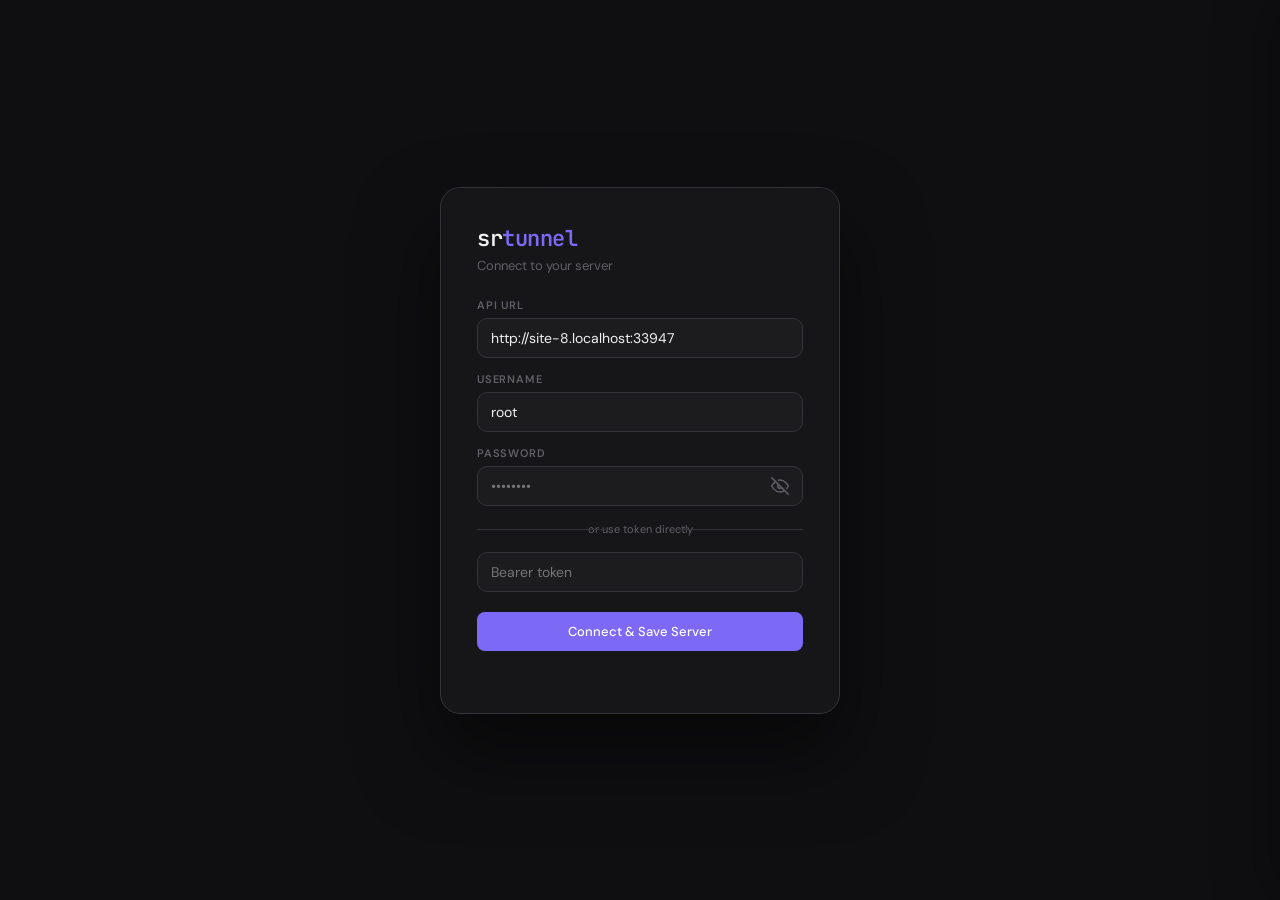
==== static/dashboard/index.html @ 4d33ab7e "refactor: drop in-process service supervisor, add one-shot spawn command The srapi watcher thread (k" ====
<!DOCTYPE html>
<html lang="en">
<head>
<meta charset="UTF-8">
<meta name="viewport" content="width=device-width, initial-scale=1.0">
<link rel="icon" type="image/svg+xml" href="favicon.svg">
<title>srtunnel dashboard</title>
<link rel="stylesheet" href="css/style.css">
</head>
<body>

<!-- ── LOGIN ─────────────────────────────────────────────────────────────── -->
<div id="loginPage" class="login-wrap">
  <div class="login-box">
    <div class="login-logo">sr<span>tunnel</span></div>
    <div class="login-sub">Connect to your server</div>

    <input id="serverName" type="hidden">
    <div class="field"><label>API URL</label>
      <input id="apiUrl" placeholder="https://example.tld" onkeypress="if(event.key==='Enter')doLogin()">
    </div>
    <div class="field"><label>Username</label>
      <input id="loginUser" value="root" onkeypress="if(event.key==='Enter')doLogin()">
    </div>
    <div class="field"><label>Password</label>
      <div class="password-wrap">
        <input id="loginPass" type="password" placeholder="••••••••" onkeypress="if(event.key==='Enter')doLogin()">
        <button type="button" class="pass-toggle" onclick="togglePassVisibility()" title="Show/Hide password">
          <svg id="passEyeOff" width="18" height="18" viewBox="0 0 24 24" fill="none" stroke="currentColor" stroke-width="2" stroke-linecap="round" stroke-linejoin="round"><path d="M17.94 17.94A10.07 10.07 0 0 1 12 20c-7 0-11-8-11-8a18.45 18.45 0 0 1 5.06-5.94M9.9 4.24A9.12 9.12 0 0 1 12 4c7 0 11 8 11 8a18.5 18.5 0 0 1-2.16 3.19m-6.72-1.07a3 3 0 1 1-4.24-4.24"/><line x1="1" y1="1" x2="23" y2="23"/></svg>
          <svg id="passEyeOn" width="18" height="18" viewBox="0 0 24 24" fill="none" stroke="currentColor" stroke-width="2" stroke-linecap="round" stroke-linejoin="round" style="display:none"><path d="M1 12s4-8 11-8 11 8 11 8-4 8-11 8-11-8-11-8z"/><circle cx="12" cy="12" r="3"/></svg>
        </button>
      </div>
    </div>
    <div class="divider">or use token directly</div>
    <div class="field">
      <input id="loginToken" placeholder="Bearer token" onkeypress="if(event.key==='Enter')doLogin()">
    </div>
    <button class="btn" style="width:100%;margin-top:6px;padding:11px" onclick="doLogin()">Connect &amp; Save Server</button>
    <div id="loginErr"></div>
  </div>
</div>

<!-- ── APP ───────────────────────────────────────────────────────────────── -->
<div id="app" class="app">

  <!-- Server Hub -->
  <div class="hub" id="serverHub">
    <div class="hub-servers" id="hubServers"></div>
    <div class="hub-right">
      <button class="hub-add" onclick="openModal('addServerModal')" title="Add server">＋</button>
      <button class="hub-logout" onclick="logout()" title="Logout">↩</button>
    </div>
  </div>

  <!-- Topbar -->
  <div class="topbar">
    <div class="nav">
      <button class="active" onclick="showPage('dashboard',this)">Dashboard</button>
      <button onclick="showPage('users',this)">Users</button>
      <button onclick="showPage('xray',this)">Xray</button>
      <button onclick="showPage('services',this)">Services</button>
      <button onclick="showPage('terminal',this)">Terminal</button>
      <button onclick="showPage('dns',this)">DNS</button>
      <button onclick="showPage('backup',this)">Backup</button>
      <button onclick="showPage('scope',this)">Scope</button>
      <button onclick="showPage('servers',this)">Servers &amp; Tokens</button>
      <button onclick="showPage('files',this)">Files</button>
    </div>
    <div class="top-right">
      <button class="btn-sm" id="tokenCopyBtn" onclick="copySessionToken()" title="Copy your session token">copy token</button>
      <span id="topUser"></span>
    </div>
  </div>

  <!-- Content -->
  <div class="content">

    <!-- DASHBOARD -->
    <div id="page-dashboard" class="page active">
      <div class="section-header">
        <h3>System Overview</h3>
        <span id="dash-spin" class="dash-spin-icon" onclick="manualRefresh()" title="Click to refresh now"><span class="spin-char">↻</span> <span id="dash-stamp" class="dash-stamp"></span>
          <select id="dash-interval" class="dash-interval" onclick="event.stopPropagation()" onchange="setDashInterval(this.value)">
          <option value="0">off</option>
          <option value="5000">5s</option>
          <option value="30000">30s</option>
          <option value="60000">1m</option>
          <option value="300000">5m</option>
          <option value="600000">10m</option>
          <option value="1200000">20m</option>
        </select></span>
      </div>
      <div class="metric-grid" id="metrics">
        <div class="metric"><div class="metric-label">Loading…</div></div>
      </div>
      <div class="card">
        <h4>Bandwidth</h4>
        <div style="display:flex;gap:40px">
          <div>
            <div class="metric-label">Download</div>
            <div id="bwDown" class="metric-value" style="font-size:18px;margin-top:6px">—</div>
          </div>
          <div>
            <div class="metric-label">Upload</div>
            <div id="bwUp" class="metric-value" style="font-size:18px;margin-top:6px">—</div>
          </div>
        </div>
      </div>

      <div class="card">
        <div class="speedtest-wrap">
          <div id="st-status" class="speedtest-status">Ready to test</div>
          <div class="speedtest-bar"><div id="st-fill" class="speedtest-fill"></div></div>
          <div id="st-pct" style="font-family:var(--font-mono);font-size:28px;font-weight:600;color:var(--accent);margin:10px 0">—</div>
          <button id="st-btn" class="btn" style="padding:10px 30px" onclick="runSpeedtest()">▶ Start Test</button>
          <div id="st-results" class="speed-results" style="display:none"></div>
        </div>
      </div>
    </div>

    <!-- USERS -->
    <div id="page-users" class="page">
      <div class="section-header">
        <h3>User Management</h3>
        <div class="hdr-actions">
          <button class="btn-sm" onclick="doSync()">↺ Sync</button>
          <button class="btn" onclick="openModal('addUserModal')">+ Add User</button>
        </div>
      </div>
      <div class="table-wrap">
        <table>
          <thead><tr>
            <th>User</th><th>Password</th><th>Status</th>
            <th>Type</th><th>Expiry</th><th>Services</th><th>Conns</th><th>Down</th><th>Up</th><th>UUID</th><th>Actions</th>
          </tr></thead>
          <tbody id="usersBody"></tbody>
        </table>
      </div>
    </div>

    <!-- XRAY -->
    <div id="page-xray" class="page">
      <div class="section-header">
        <h3>Xray Management</h3>
        <div class="hdr-actions">
          <button class="btn-sm" onclick="loadXray()">↺ Refresh</button>
        </div>
      </div>
      <div id="xrayContent">
        <div class="card" style="text-align:center;padding:40px">
          <p style="color:var(--text3)">Xray not configured or no inbounds available</p>
        </div>
      </div>
    </div>

    <!-- SERVICES -->
    <div id="page-services" class="page">
      <div class="section-header">
        <div class="hdr-actions">
          <button id="spawn-all-btn" class="btn-green btn-sm" onclick="spawnServices()">▶ Spawn services</button>
          <button class="btn-sm" onclick="loadServices()">↺ Refresh</button>
        </div>
      </div>
      <div class="svc-toolbar">
        <div class="svc-mode-toggle" id="svcModeToggle">
          <button class="svc-mode active" data-mode="tmux" onclick="switchSvcMode('tmux')">tmux</button>
          <button class="svc-mode" data-mode="systemd" onclick="switchSvcMode('systemd')">systemd</button>
        </div>
        <div class="svc-search-wrap">
          <input type="text" id="svcSearch" class="svc-search" placeholder="Filter services…" oninput="filterServices()">
          <button class="svc-search-x" onclick="document.getElementById('svcSearch').value='';filterServices()">×</button>
        </div>
      </div>
      <div id="servicesList"></div>
    </div>

    <!-- TERMINAL -->
    <div id="page-terminal" class="page">
      <div class="section-header">
        <h3>Terminal</h3>
        <div class="hdr-actions" style="display:flex;gap:8px;align-items:center;">
          <select id="terminal-session-select" onchange="switchTerminalSession(this.value)" style="padding:6px 10px;font-size:12px;background:var(--bg3);color:var(--text1);border:1px solid var(--border2);border-radius:8px;max-width:180px;">
            <option value="dashboard">dashboard</option>
          </select>
          <button class="btn-sm" onclick="promptNewTerminalSession()">+ New Session</button>
          <button class="btn-sm" onclick="refreshTerminalSessions()" title="Refresh sessions">↻</button>
          <button class="btn-danger" onclick="detachTerminalSession()">Detach</button>
        </div>
      </div>
      <div id="terminal-body" style="height:calc(100vh - 240px);border-radius:12px;overflow:hidden;background:#000"></div>
    </div>

    <!-- DNS -->
    <div id="page-dns" class="page">
      <div class="section-header">
        <h3>DNS Records</h3>
        <div class="hdr-actions">
          <button class="btn" onclick="openModal('dnsModal')">+ New Record</button>
        </div>
      </div>
      <div class="table-wrap">
        <table>
          <thead><tr><th>Name</th><th>Type</th><th>Value</th><th>Proxy</th><th>Action</th></tr></thead>
          <tbody id="dnsBody"></tbody>
        </table>
      </div>
    </div>

    <!-- BACKUP -->
    <div id="page-backup" class="page">
      <div class="section-header"><h3>Database Tools</h3></div>
      <div class="card">
        <div class="db-tools-grid">
          <div class="db-tool-section">
            <h4>Export</h4>
            <p style="font-size:13px;color:var(--text2);margin-bottom:14px">Download the current users database.</p>
            <button class="btn-sm" onclick="downloadBackup()">⬇ Download users.db</button>
          </div>
          <div class="db-tool-divider"></div>
          <div class="db-tool-section">
            <h4>Replace</h4>
            <p style="font-size:13px;color:var(--text2);margin-bottom:14px">Upload a <code>.db</code> file and <strong>overwrite</strong> the current database entirely.</p>
            <input type="file" id="dbFileRestore" accept=".db" style="margin-bottom:12px;display:block">
            <button class="btn-danger" onclick="handleDb('restore')">⚠ Replace Database</button>
          </div>
          <div class="db-tool-divider"></div>
          <div class="db-tool-section">
            <h4>Merge</h4>
            <p style="font-size:13px;color:var(--text2);margin-bottom:14px">Import users from another <code>.db</code> file without removing existing ones.</p>
            <input type="file" id="dbFileMerge" accept=".db" style="margin-bottom:12px;display:block">
            <button class="btn-sm" onclick="handleDb('merge')">⊕ Merge Users</button>
          </div>
        </div>
      </div>
    </div>

    <!-- SCOPE -->
    <div id="page-scope" class="page">
      <div class="section-header">
        <h3>Access Scope</h3>
        <button class="btn" onclick="saveScope()">Save</button>
      </div>
      <div class="scope-grid">
        <div class="card">
          <h4>Limits</h4>
          <div class="form-row"><label>Max Users</label>
            <input id="sc_max_users" type="number" placeholder="Unlimited">
          </div>
          <div class="form-row"><label>Default Expiry (days)</label>
            <input id="sc_default_expiry" type="number" placeholder="None">
          </div>
          <div class="form-row"><label>Max Expiry (days)</label>
            <input id="sc_max_expiry" type="number" placeholder="None">
          </div>
          <div class="form-row"><label>Max Connections per User</label>
            <input id="sc_max_connections" type="number" placeholder="Unlimited">
          </div>
        </div>
        <div class="card">
          <h4>Services</h4>
          <div class="toggle-row">
            <span style="font-size:13px">SSH / Dropbear</span>
            <label class="toggle"><input type="checkbox" id="svc_ssh" checked><span class="toggle-slider"></span></label>
          </div>
        </div>
      </div>
    </div>

    <!-- SERVERS & TOKENS -->
    <div id="page-servers" class="page">
      <div class="section-header">
        <h3>Servers &amp; Tokens</h3>
        <button class="btn" onclick="openModal('addServerModal')">＋ Add Server</button>
      </div>
      <div class="card home-server-card" id="homeServerCard"></div>
      <div id="serversList"></div>

      <div class="section-header" style="margin-top:28px">
        <h4 style="font-size:15px;font-weight:600;color:var(--text1)">API Tokens</h4>
      </div>
      <div id="tokensList"></div>
    </div>

    <!-- FILES -->
    <div id="page-files" class="page">
      <div class="section-header">
        <h3>File Manager</h3>
        <div class="hdr-actions">
          <button class="btn-sm" onclick="loadFiles()">↺ Refresh</button>
          <button class="btn-sm" onclick="openUploadModal()">⬆ Upload</button>
          <button class="btn-sm" onclick="openNewFileModal()">+ New File</button>
          <button class="btn-sm" onclick="openNewDirModal()">+ New Folder</button>
        </div>
      </div>
      <div class="card">
        <div class="form-row">
          <label>Current Path</label>
          <div style="display:flex;gap:8px">
            <input id="filesPath" value="/" placeholder="/" style="flex:1">
            <button class="btn" onclick="goToPath()">Go</button>
          </div>
        </div>
        <div style="margin-top:12px">
          <button class="btn-sm" onclick="goUpDir()">⬆ Up</button>
        </div>
      </div>
      <div id="filesContent"></div>
    </div>

  </div><!-- /content -->
</div><!-- /app -->

<!-- ── MODALS ─────────────────────────────────────────────────────────────── -->

<!-- Add User -->
<div id="addUserModal" class="modal">
  <div class="modal-box">
    <h4>Create New User</h4>
    <div class="form-row"><label>Username *</label><input id="nu_username" placeholder="alice"></div>
    <div class="form-row"><label>Password</label><input id="nu_password" placeholder="Leave blank to auto-generate"></div>
    <div class="form-row"><label>Expiry (days)</label><input id="nu_days" type="number" placeholder="Leave blank = never"></div>
    <div class="form-row"><label>Max Logins</label><input id="nu_maxlogins" type="number" placeholder="Leave blank = unlimited"></div>
    <div class="form-row">
      <label>Services</label>
      <div style="display:flex;flex-direction:column;gap:4px;margin-top:8px">
        <div class="toggle-row">
          <span>SSH / Dropbear</span>
          <label class="toggle"><input type="checkbox" id="nu_svc_ssh" checked><span class="toggle-slider"></span></label>
        </div>
        <div class="toggle-row">
          <span>ZiVPN</span>
          <label class="toggle"><input type="checkbox" id="nu_svc_zivpn" checked><span class="toggle-slider"></span></label>
        </div>
        <div class="toggle-row">
          <span>Xray</span>
          <label class="toggle"><input type="checkbox" id="nu_svc_xray" onchange="toggleXrayInbounds()"><span class="toggle-slider"></span></label>
        </div>
        <div id="xrayInboundsSelect" style="display:none;margin-top:8px;margin-left:24px">
          <div style="font-size:11px;color:var(--text3);margin-bottom:6px">Select inbound(s)</div>
          <div id="xrayInboundsList" style="display:flex;flex-direction:column;gap:4px"></div>
        </div>
      </div>
    </div>
    <div class="toggle-row">
      <span>Temporary User</span>
      <label class="toggle"><input type="checkbox" id="nu_temp"><span class="toggle-slider"></span></label>
    </div>
    <div class="modal-footer">
      <button class="btn-sm" onclick="closeModal('addUserModal')">Cancel</button>
      <button class="btn" onclick="doAddUser()">Create User</button>
    </div>
  </div>
</div>

<!-- Add Server -->
<div id="addServerModal" class="modal">
  <div class="modal-box">
    <h4>Add Server</h4>
    <div class="form-row"><label>Server Name</label><input id="as_name" placeholder="My VPS"></div>
    <div class="form-row"><label>API URL *</label><input id="as_url" placeholder="http://1.2.3.4:8000"></div>
    <div class="form-row"><label>Username</label><input id="as_user" placeholder="root"></div>
    <div class="form-row"><label>Password</label><input id="as_pass" type="password" placeholder="••••••••"></div>
    <div class="divider">or paste token directly</div>
    <div class="form-row"><label>Bearer Token</label><input id="as_token" placeholder="Leave blank to login with credentials"></div>
    <div id="asErr" style="color:var(--red);font-size:12px;min-height:16px;margin-top:4px"></div>
    <div class="modal-footer">
      <button class="btn-sm" onclick="closeModal('addServerModal')">Cancel</button>
      <button class="btn" onclick="doAddServer()">Save Server</button>
    </div>
  </div>
</div>

<!-- DNS New Record -->
<div id="dnsModal" class="modal">
  <div class="modal-box">
    <h4>New DNS Record</h4>
    <div class="form-row"><label>Type</label>
      <select id="dns_type">
        <option>A</option><option>AAAA</option><option>CNAME</option>
        <option>TXT</option><option>MX</option><option>NS</option>
      </select>
    </div>
    <div class="form-row"><label>Name (subdomain)</label><input id="dns_name" placeholder="sub"></div>
    <div class="form-row"><label>Value</label><input id="dns_value" placeholder="1.2.3.4"></div>
    <div class="form-check">
      <input type="checkbox" id="dns_proxied">
      <label for="dns_proxied">Proxy through Cloudflare CDN</label>
    </div>
    <div class="modal-footer">
      <button class="btn-sm" onclick="closeModal('dnsModal')">Cancel</button>
      <button class="btn" onclick="doCreateDns()">Create Record</button>
    </div>
  </div>
</div>

<!-- Change Password -->
<div id="pwdModal" class="modal">
  <div class="modal-box">
    <h4>Change Password: <span id="pwd_username_lbl" style="color:var(--accent)"></span></h4>
    <div class="form-row"><label>New Password</label>
      <input id="pwd_new" placeholder="Leave blank to generate random">
    </div>
    <div class="modal-footer">
      <button class="btn-sm" onclick="closeModal('pwdModal')">Cancel</button>
      <button class="btn" onclick="doChangePassword()">Set Password</button>
    </div>
  </div>
</div>

<!-- Expiry -->
<div id="expiryModal" class="modal">
  <div class="modal-box">
    <h4>Modify Expiry: <span id="exp_username_lbl" style="color:var(--accent)"></span></h4>
    <div class="form-row"><label>Days</label>
      <input id="exp_days" type="number" placeholder="e.g. 30">
    </div>
    <div class="form-check">
      <input type="checkbox" id="exp_extend">
      <label for="exp_extend">Extend (add days to current expiry)</label>
    </div>
    <div class="modal-footer">
      <button class="btn-sm" onclick="closeModal('expiryModal')">Cancel</button>
      <button class="btn-danger" onclick="doRemoveExpiry()">Never Expire</button>
      <button class="btn" onclick="doSetExpiry()">Apply</button>
    </div>
  </div>
</div>

<!-- Max Logins -->
<div id="maxlogModal" class="modal">
  <div class="modal-box">
    <h4>Max Logins: <span id="maxlog_username_lbl" style="color:var(--accent)"></span></h4>
    <div class="form-row"><label>Limit (0 = unlimited)</label>
      <input id="maxlog_val" type="number" placeholder="0">
    </div>
    <div class="modal-footer">
      <button class="btn-sm" onclick="closeModal('maxlogModal')">Cancel</button>
      <button class="btn" onclick="doSetMaxlogins()">Apply</button>
    </div>
  </div>
</div>

<!-- Services -->
<div id="servicesModal" class="modal">
  <div class="modal-box">
    <h4>Services: <span id="svc_username_lbl" style="color:var(--accent)"></span></h4>
    <div style="display:flex;flex-direction:column;gap:4px;margin-top:16px">
      <div class="toggle-row">
        <span>SSH / Dropbear</span>
        <label class="toggle"><input type="checkbox" id="svc_ssh"><span class="toggle-slider"></span></label>
      </div>
      <div class="toggle-row">
        <span>ZiVPN</span>
        <label class="toggle"><input type="checkbox" id="svc_zivpn"><span class="toggle-slider"></span></label>
      </div>
      <div class="toggle-row">
        <span>Xray</span>
        <label class="toggle"><input type="checkbox" id="svc_xray"><span class="toggle-slider"></span></label>
      </div>
    </div>
    <div class="modal-footer">
      <button class="btn-sm" onclick="closeModal('servicesModal')">Cancel</button>
      <button class="btn" onclick="doSaveServices()">Save</button>
    </div>
  </div>
</div>

<!-- ── SIDE PANEL ─────────────────────────────────────────────────────────── -->
<div id="overlay" class="overlay" onclick="closePanel()"></div>
<div id="userPanel" class="user-panel">
  <div class="panel-header">
    <div>
      <div class="panel-title" id="panel_username"></div>
      <div style="margin-top:4px" id="panel_badges"></div>
    </div>
    <button class="btn-sm btn-icon" onclick="closePanel()">✕</button>
  </div>
  <div class="panel-section">
    <h5>Info</h5>
    <div class="info-grid" id="panel_info"></div>
  </div>
  <div class="panel-section">
    <h5>Actions</h5>
    <div class="action-grid" id="panel_actions"></div>
  </div>
</div>

<div id="toast"></div>

<!-- ── SCRIPTS ────────────────────────────────────────────────────────────── -->
<script src="js/auth.js"></script>
<script src="js/nav.js"></script>
<script src="js/dashboard.js"></script>
<script src="js/xray.js"></script>
<script src="js/pages.js"></script>
<script src="js/files.js"></script>

</body>
</html>
---- static/dashboard/css/style.css ----
@import url('https://fonts.googleapis.com/css2?family=JetBrains+Mono:wght@400;500;600&family=DM+Sans:wght@400;500;600&display=swap');

*{box-sizing:border-box;margin:0;padding:0}

:root{
  --bg1:#0f0f11; --bg2:#161618; --bg3:#1c1c1f;
  --bg4:#232326; --bg5:#2a2a2e;
  --text1:#f0f0f0; --text2:#a0a0a8; --text3:#606068;
  --border:#2a2a2e; --border2:#333338;
  --accent:#7c6af7; --accent2:#5b4fc4;
  --green:#34c76a; --red:#f04060; --yellow:#f0a030; --blue:#3090f0;
  --font-mono:'JetBrains Mono',monospace;
  --font-body:'DM Sans',sans-serif;
}

body{background:var(--bg1);color:var(--text1);font-family:var(--font-body);min-height:100vh;display:flex;align-items:center;justify-content:center}

/* ── LOGIN ── */
.login-wrap{display:flex;align-items:center;justify-content:center;width:100%;min-height:100vh;padding:20px}
.login-box{
  background:var(--bg2);border:1px solid var(--border2);border-radius:20px;
  padding:36px;width:400px;box-shadow:0 40px 80px rgba(0,0,0,0.5);
}
.login-logo{font-family:var(--font-mono);font-size:22px;font-weight:600;letter-spacing:-0.5px;margin-bottom:4px}
.login-logo span{color:var(--accent)}
.login-sub{font-size:13px;color:var(--text3);margin-bottom:24px}

/* ── SERVER HUB ── */
.hub{
  display:flex;align-items:center;gap:6px;
  background:var(--bg2);border:1px solid var(--border);border-radius:14px;
  padding:8px 10px;margin-bottom:10px;flex-wrap:wrap;
}
.hub::-webkit-scrollbar{height:4px}
.hub::-webkit-scrollbar-track{background:transparent}
.hub::-webkit-scrollbar-thumb{background:var(--bg5);border-radius:2px}
.hub-servers{display:flex;gap:6px;flex:1;min-width:0}
.hub-server{
  display:flex;align-items:center;gap:7px;
  background:var(--bg3);border:1px solid var(--border);border-radius:10px;
  padding:7px 10px;cursor:pointer;transition:.15s;
  position:relative;
}
.hub-server:hover{border-color:var(--border2);background:var(--bg4)}
.hub-server.active{border-color:var(--accent);background:rgba(124,106,247,.1)}
.hub-srv-info{min-width:0;flex:1}
.hub-srv-name{font-size:12px;font-weight:500;white-space:nowrap;overflow:hidden;text-overflow:ellipsis}
.hub-srv-url{font-family:var(--font-mono);font-size:10px;color:var(--text3);white-space:nowrap;overflow:hidden;text-overflow:ellipsis;max-width:200px;cursor:copy;transition:.15s}
.hub-srv-url:hover{color:var(--accent);text-decoration:underline}
.hub-srv-del{
  background:none;border:none;color:var(--text3);font-size:13px;
  padding:1px 4px;border-radius:4px;cursor:pointer;flex-shrink:0;
  opacity:0;transition:.15s;line-height:1;
}
.hub-server:hover .hub-srv-del{opacity:1}
.hub-srv-del:hover{color:var(--red);background:rgba(240,64,96,.12)}
.hub-add{
  background:var(--bg4);border:1px solid var(--border2);border-radius:9px;
  color:var(--text2);font-size:16px;padding:5px 10px;cursor:pointer;
  flex-shrink:0;transition:.15s;line-height:1;
}
.hub-add:hover{color:var(--accent);border-color:var(--accent);background:rgba(124,106,247,.08)}
.hub-right{display:flex;gap:5px;flex-shrink:0}
.hub-logout{
  background:var(--bg4);border:1px solid var(--border2);border-radius:9px;
  color:var(--text3);font-size:14px;padding:5px 9px;cursor:pointer;
  flex-shrink:0;transition:.15s;line-height:1;
}
.hub-logout:hover{color:var(--red);border-color:rgba(240,64,96,.3);background:rgba(240,64,96,.08)}

/* ── STATUS DOTS (shared) ── */
.server-dot{width:7px;height:7px;border-radius:50%;background:var(--text3);flex-shrink:0;transition:.2s}
.server-dot.online{background:var(--green);box-shadow:0 0 6px rgba(52,199,106,.5)}
.server-dot.offline{background:var(--red)}
.server-dot.checking{background:var(--yellow);animation:pulse 1s infinite}

.field{margin-bottom:14px}
.field label{display:block;font-size:11px;font-weight:600;letter-spacing:0.8px;text-transform:uppercase;color:var(--text3);margin-bottom:6px}
.field input{
  width:100%;padding:10px 13px;border-radius:10px;border:1px solid var(--border2);
  background:var(--bg3);color:var(--text1);font-family:var(--font-body);font-size:14px;transition:.2s
}
.field input:focus{outline:none;border-color:var(--accent);background:var(--bg4)}
.password-wrap{position:relative}
.password-wrap input{padding-right:42px}
.pass-toggle{
  position:absolute;right:10px;top:50%;transform:translateY(-50%);
  background:none;border:none;color:var(--text3);cursor:pointer;
  padding:4px;display:flex;align-items:center;transition:.15s;border-radius:4px
}
.pass-toggle:hover{color:var(--text1);background:var(--bg5)}
.divider{text-align:center;font-size:11px;color:var(--text3);margin:16px 0;position:relative}
.divider::before,.divider::after{content:'';position:absolute;top:50%;width:40%;height:1px;background:var(--border2)}
.divider::before{left:0} .divider::after{right:0}
#loginErr{color:var(--red);font-size:12px;margin-top:10px;min-height:16px}

/* ── APP ── */
.app{display:none;width:100%;max-width:1140px;padding:16px 20px 40px}

/* ── TOPBAR ── */
.topbar{
  display:flex;justify-content:space-between;align-items:center;
  padding:10px 14px;margin-bottom:16px;border-radius:14px;
  background:var(--bg2);border:1px solid var(--border);
}
.nav{display:flex;gap:4px;flex-wrap:wrap}
.nav button{
  background:none;border:none;color:var(--text3);font-family:var(--font-body);font-size:13px;
  font-weight:500;padding:7px 13px;border-radius:8px;cursor:pointer;transition:.15s;
}
.nav button:hover{color:var(--text1);background:var(--bg4)}
.nav button.active{color:var(--text1);background:var(--bg4)}
.top-right{display:flex;align-items:center;gap:10px}
#topUser{font-family:var(--font-mono);font-size:12px;color:var(--text3)}

/* ── CONTENT ── */
.content{background:var(--bg2);border-radius:18px;padding:24px;border:1px solid var(--border)}
.page{display:none}
.page.active{display:block}

/* ── SECTION HEADER ── */
.section-header{display:flex;justify-content:space-between;align-items:center;margin-bottom:22px}
.section-header h3{font-size:16px;font-weight:600}
.dash-spin-icon{display:inline-flex;align-items:center;gap:3px;font-size:13px;cursor:pointer;opacity:.4;transition:opacity .2s;user-select:none}
.dash-spin-icon:hover{opacity:.7}
.dash-spin-icon.spinning{opacity:1}
.dash-spin-icon.spinning .spin-char{animation:dashSpin .6s linear infinite}
.dash-stamp{font-family:var(--font-mono);font-size:11px;color:var(--text3);min-width:50px;text-align:right}
.dash-interval{background:none;border:none;color:var(--text3);font-family:var(--font-mono);font-size:11px;cursor:pointer;outline:none;padding:0;margin:0;opacity:.4;transition:opacity .2s}
.dash-interval:hover{opacity:.7}
.dash-interval option{background:var(--bg2);color:var(--text1)}
@keyframes dashSpin{to{transform:rotate(360deg)}}
.hdr-actions{display:flex;gap:8px}

/* ── METRICS ── */
.metric-grid{display:grid;grid-template-columns:repeat(auto-fit,minmax(160px,1fr));gap:12px;margin-bottom:20px}
.metric{
  background:var(--bg3);border-radius:14px;padding:18px;border:1px solid var(--border);
  transition:.2s;position:relative;overflow:hidden
}
.metric::after{content:'';position:absolute;inset:0;background:linear-gradient(135deg,rgba(124,106,247,.03),transparent);pointer-events:none}
.metric-label{font-size:10px;font-weight:600;letter-spacing:1px;text-transform:uppercase;color:var(--text3)}
.metric-value{font-size:24px;font-weight:600;font-family:var(--font-mono);margin-top:6px;letter-spacing:-0.5px}
.metric-sub{font-size:11px;color:var(--text3);margin-top:4px;font-family:var(--font-mono)}
.metric .bar-wrap{height:3px;background:var(--bg5);border-radius:2px;margin-top:10px;overflow:hidden}
.metric .bar{height:100%;border-radius:2px;transition:width .6s ease}

.card{background:var(--bg3);border-radius:14px;border:1px solid var(--border);padding:18px;margin-bottom:14px}
.card h4{font-size:14px;font-weight:600;margin-bottom:14px;color:var(--text2)}

/* ── TABLES ── */
.table-wrap{overflow-x:auto}
table{width:100%;border-collapse:collapse}
th{text-align:left;font-size:10px;font-weight:600;letter-spacing:1px;text-transform:uppercase;color:var(--text3);padding:10px 12px;border-bottom:1px solid var(--border)}
td{padding:12px;border-bottom:1px solid var(--border);font-size:13px;vertical-align:middle}
tr:last-child td{border-bottom:none}
tr:hover td{background:rgba(255,255,255,.015)}

/* ── BADGES ── */
.badge{padding:3px 9px;border-radius:6px;font-size:11px;font-weight:600;font-family:var(--font-mono)}
.badge-active{background:rgba(52,199,106,.15);color:var(--green)}
.badge-inactive{background:rgba(240,64,96,.12);color:var(--red)}
.badge-temp{background:rgba(240,160,48,.12);color:var(--yellow)}
.badge-perm{background:rgba(48,144,240,.12);color:var(--blue)}

/* ── BUTTONS ── */
button,input[type=button]{cursor:pointer;border:none;border-radius:8px;padding:8px 16px;font-size:13px;font-family:var(--font-body);transition:.15s}
.btn{background:var(--accent);color:#fff;font-weight:500}
.btn:hover{background:var(--accent2)}
.btn-sm{background:var(--bg4);color:var(--text1);border:1px solid var(--border2)}
button.btn-sm{display:inline-flex;align-items:center;justify-content:center}
.btn-sm:hover{background:var(--bg5);border-color:var(--border2)}
.btn-danger{background:rgba(240,64,96,.15);color:var(--red);border:1px solid rgba(240,64,96,.2)}
.btn-danger:hover{background:rgba(240,64,96,.25)}
.btn-icon{padding:5px 8px;font-size:12px}
.btn-green{background:rgba(52,199,106,.15);color:var(--green);border:1px solid rgba(52,199,106,.2)}
.btn-green:hover{background:rgba(52,199,106,.25)}

/* ── INPUTS ── */
input,select,textarea{
  padding:10px 13px;border-radius:9px;border:1px solid var(--border2);
  background:var(--bg3);color:var(--text1);font-family:var(--font-body);font-size:13px;transition:.2s;
}
input:focus,select:focus{outline:none;border-color:var(--accent)}
input[type=checkbox]{width:auto;accent-color:var(--accent)}
select option{background:var(--bg3)}

/* ── MODALS ── */
.modal{position:fixed;inset:0;display:none;align-items:center;justify-content:center;background:rgba(0,0,0,.6);z-index:1000;padding:20px}
.modal.open{display:flex}
.modal-box{
  background:var(--bg2);border:1px solid var(--border2);border-radius:18px;
  width:100%;max-width:440px;padding:26px;max-height:90vh;overflow-y:auto;
  box-shadow:0 40px 80px rgba(0,0,0,.5);animation:fadeUp .2s ease
}
@keyframes fadeUp{from{opacity:0;transform:translateY(10px)}to{opacity:1;transform:translateY(0)}}
.modal-box h4{font-size:16px;font-weight:600;margin-bottom:18px}
.modal-footer{display:flex;justify-content:flex-end;gap:10px;margin-top:20px}
.form-row{margin-bottom:14px}
.form-row label{display:block;font-size:11px;font-weight:600;letter-spacing:.8px;text-transform:uppercase;color:var(--text3);margin-bottom:6px}
.form-row input,.form-row select{width:100%}
.form-check{display:flex;align-items:center;gap:8px;font-size:13px;margin-top:10px}

/* ── USER DETAIL PANEL ── */
.user-panel{
  position:fixed;top:0;right:-420px;width:400px;height:100vh;
  background:var(--bg2);border-left:1px solid var(--border2);
  z-index:900;transition:right .25s ease;overflow-y:auto;padding:24px;
  box-shadow:-20px 0 60px rgba(0,0,0,.4)
}
.user-panel.open{right:0}
.panel-header{display:flex;justify-content:space-between;align-items:flex-start;margin-bottom:22px}
.panel-title{font-family:var(--font-mono);font-size:18px;font-weight:600}
.panel-section{margin-bottom:20px}
.panel-section h5{font-size:10px;font-weight:600;letter-spacing:1px;text-transform:uppercase;color:var(--text3);margin-bottom:10px}
.info-grid{display:grid;grid-template-columns:1fr 1fr;gap:8px}
.info-item{background:var(--bg3);border-radius:10px;padding:12px;border:1px solid var(--border)}
.info-item .lbl{font-size:10px;color:var(--text3);text-transform:uppercase;letter-spacing:.8px}
.info-item .val{font-family:var(--font-mono);font-size:13px;margin-top:4px}
.action-grid{display:grid;grid-template-columns:1fr 1fr;gap:8px}
.action-grid button{padding:10px;font-size:12px;text-align:center}
.overlay{position:fixed;inset:0;background:rgba(0,0,0,.3);z-index:890;display:none}
.overlay.open{display:block}
.conn-badge{
  display:inline-flex;align-items:center;gap:4px;
  background:var(--bg4);border-radius:6px;padding:2px 8px;
  font-family:var(--font-mono);font-size:11px;color:var(--text2)
}
.conn-dot{width:6px;height:6px;border-radius:50%;background:var(--green);animation:pulse 2s infinite}
@keyframes pulse{0%,100%{opacity:1}50%{opacity:.4}}

/* ── SPEED TEST ── */
.speedtest-wrap{text-align:center;padding:20px 0}
.speedtest-bar{width:100%;height:8px;background:var(--bg4);border-radius:4px;overflow:hidden;margin:14px 0}
.speedtest-fill{height:100%;width:0%;background:linear-gradient(90deg,var(--accent),var(--blue));border-radius:4px;transition:width .5s ease}
.speedtest-status{font-size:13px;color:var(--text2);font-family:var(--font-mono)}
.speed-results{display:grid;grid-template-columns:1fr 1fr;gap:12px;margin-top:16px;text-align:center}
.speed-card{background:var(--bg3);border-radius:12px;padding:16px;text-align:center;border:1px solid var(--border)}
.speed-card .speed-val{font-family:var(--font-mono);font-size:28px;font-weight:600;color:var(--accent);letter-spacing:-1px}
.speed-card .speed-unit{font-size:11px;color:var(--text3);margin-top:4px}

/* ── TOAST ── */
#toast{
  position:fixed;bottom:24px;left:50%;transform:translateX(-50%) translateY(20px);
  background:var(--bg3);border:1px solid var(--border2);border-radius:10px;
  padding:10px 20px;font-size:13px;z-index:2000;opacity:0;transition:.25s;pointer-events:none;
  white-space:nowrap;box-shadow:0 10px 30px rgba(0,0,0,.4)
}
#toast.show{opacity:1;transform:translateX(-50%) translateY(0)}
#toast.ok{border-color:rgba(52,199,106,.4);color:var(--green)}
#toast.err{border-color:rgba(240,64,96,.4);color:var(--red)}

/* ── CONNECTIONS LIVE ── */
.connections-val{font-family:var(--font-mono);font-size:14px;color:var(--green)}



/* ── MISC ── */
code{font-family:var(--font-mono);background:var(--bg4);padding:2px 6px;border-radius:5px;font-size:12px}
.empty-state{text-align:center;padding:40px;color:var(--text3);font-size:14px}
.spinner{display:inline-block;width:16px;height:16px;border:2px solid var(--border2);border-top-color:var(--accent);border-radius:50%;animation:spin .7s linear infinite;vertical-align:middle}
@keyframes spin{to{transform:rotate(360deg)}}
.mono-cell{font-family:var(--font-mono);font-size:11px;color:var(--text2)}
.mono-cell.dimmed{color:var(--text3)}
.row-dimmed{opacity:0.5}
.home-server-card{margin-bottom:14px}
.token-input-full{flex:1;min-width:0;font-family:var(--font-mono);font-size:12px;background:var(--bg4);border:1px solid var(--border2);border-radius:8px;padding:8px 12px;color:var(--text2);width:100%}
.btn-danger-sm{background:rgba(240,64,96,.12);color:var(--red);border:1px solid rgba(240,64,96,.2);padding:5px 10px;font-size:12px}
.btn-danger-sm:hover{background:rgba(240,64,96,.22)}

/* ── SCOPE PAGE ── */
.scope-grid{display:grid;grid-template-columns:1fr 1fr;gap:12px}
@media(max-width:600px){.scope-grid{grid-template-columns:1fr}}
.db-tools-grid{display:grid;grid-template-columns:1fr auto 1fr auto 1fr;gap:0;align-items:start}
.db-tool-section{padding:4px 20px 4px 4px}
.db-tool-section:first-child{padding-left:0}
.db-tool-section:last-child{padding-right:0}
.db-tool-divider{width:1px;background:var(--border);align-self:stretch;margin:0 4px}
@media(max-width:700px){.db-tools-grid{grid-template-columns:1fr}.db-tool-divider{width:auto;height:1px;margin:16px 0}}
.toggle-row{display:flex;justify-content:space-between;align-items:center;padding:10px 0;border-bottom:1px solid var(--border)}
.toggle-row:last-child{border-bottom:none}
.toggle{position:relative;width:38px;height:21px;cursor:pointer}
.toggle input{opacity:0;width:0;height:0}
.toggle-slider{position:absolute;inset:0;background:var(--bg5);border-radius:21px;transition:.2s}
.toggle-slider::before{content:'';position:absolute;width:15px;height:15px;left:3px;top:3px;background:var(--text3);border-radius:50%;transition:.2s}
.toggle input:checked+.toggle-slider{background:var(--accent)}
.toggle input:checked+.toggle-slider::before{transform:translateX(17px);background:#fff}

/* ── FILE UPLOAD ── */
.upload-drop-zone{
  display:flex;flex-direction:column;align-items:center;justify-content:center;
  border:2px dashed var(--border2);border-radius:12px;padding:32px 20px;
  cursor:pointer;text-align:center;transition:.2s;min-height:100px;
  background:var(--bg3)
}
.upload-drop-zone:hover{border-color:var(--accent);background:rgba(124,106,247,.05)}
.upload-drop-zone #uploadDropText{color:var(--text3);font-size:13px}

@media(max-width:700px){
  .app{padding:10px 12px 30px}
  .user-panel{width:100%;right:-100%}
  .speed-results{grid-template-columns:1fr}
}

/* ── SERVICE SEARCH ── */
.svc-search-wrap{position:relative;display:inline-flex;align-items:center}
.svc-search{
  background:var(--bg3);border:1px solid var(--border2);border-radius:8px;
  padding:6px 28px 6px 10px;font-size:12px;font-family:var(--font-mono);
  color:var(--text1);width:180px;outline:none;transition:border-color .2s;
}
.svc-search:focus{border-color:var(--accent)}
.svc-search::placeholder{color:var(--text3)}
.svc-search-x{
  position:absolute;right:4px;top:50%;transform:translateY(-50%);
  background:none;border:none;color:var(--text3);font-size:14px;
  cursor:pointer;padding:2px 4px;line-height:1;display:none;
}
.svc-search-x.visible{display:block}
.svc-search-x:hover{color:var(--text1)}

/* ── SERVICE MODE TOGGLE ── */
.svc-mode-toggle{
  display:inline-flex;border-radius:8px;overflow:hidden;
  border:1px solid var(--border2);font-size:11px;font-family:var(--font-mono);
}
.svc-mode{
  padding:5px 12px;border:none;cursor:pointer;
  background:var(--bg3);color:var(--text3);font-size:11px;font-family:var(--font-mono);
  font-weight:600;transition:all .15s;
}
.svc-mode.active{background:var(--accent);color:#fff}
.svc-mode:not(.active):hover{background:var(--bg4);color:var(--text2)}

/* ── SERVICE TOOLBAR ── */
.svc-toolbar{display:flex;align-items:center;gap:10px;margin-bottom:12px;flex-wrap:wrap}

/* ── SERVICE CARD ── */
.svc-card{background:var(--bg3);border-radius:14px;border:1px solid var(--border);padding:18px;margin-bottom:10px}
.svc-card-header{display:flex;justify-content:space-between;align-items:center;flex-wrap:wrap;gap:8px}
.svc-card-left{display:flex;align-items:center;gap:10px;min-width:0}
.svc-card-right{display:flex;gap:6px;align-items:center;flex-wrap:wrap}
.svc-dot{font-size:9px}
.svc-name{font-weight:600;font-family:var(--font-mono);font-size:13px}
.svc-badge{font-size:10px;padding:2px 8px;border-radius:5px;font-weight:600;font-family:var(--font-mono)}
.svc-log-wrap{margin-top:12px}
.svc-log-wrap pre{background:var(--bg1);border-radius:8px;padding:12px;font-size:11px;font-family:var(--font-mono);color:var(--text2);overflow-x:auto;white-space:pre-wrap;word-break:break-all;max-height:220px;overflow-y:auto;margin:0}
.svc-log-lines{display:flex;align-items:center;gap:8px;margin-bottom:14px;font-size:12px;color:var(--text3)}
.svc-log-lines .lbl{flex-shrink:0}
.svc-lines-btn{padding:3px 10px;font-size:11px}
.svc-lines-btn.active{background:var(--accent);color:#fff}

/* ── MOBILE (portrait phones) ────────────────────────────────────────────── */
@media (max-width: 480px) {

  /* login */
  .login-box { padding: 24px 18px; border-radius: 16px; }

  /* shrink app padding already handled at 700px, tighten further */
  .app { padding: 8px 8px 24px; }

  /* hub: let server cards shrink more */
  .hub { padding: 6px 8px; }

  /* topbar: stack nav above right controls */
  .topbar {
    flex-direction: column;
    align-items: stretch;
    gap: 8px;
    padding: 10px 10px;
  }
  .nav { gap: 3px; }
  .nav button { font-size: 12px; padding: 6px 9px; }

  /* top-right: hide low-priority items, keep refresh stamp */
  #tokenCopyBtn { display: none; }
  #topUser      { display: none; }
  .top-right { justify-content: flex-start; }

  /* content: less padding */
  .content { padding: 14px 12px; border-radius: 14px; }

  /* metrics: 2-col grid on phone is fine, drop min-width */
  .metric-grid { grid-template-columns: repeat(2, 1fr); gap: 8px; }
  .metric { padding: 13px 12px; }
  .metric-value { font-size: 19px; }

  /* tables: tighten cell padding so more fits */
  th, td { padding: 9px 8px; font-size: 12px; }

  /* user panel: full-screen slide-in */
  .user-panel { width: 100%; right: -100%; padding: 18px 14px; }

  /* modals: full-width with small margin */
  .modal { padding: 12px; }
  .modal-box { padding: 20px 16px; border-radius: 14px; }

  /* scope grid already goes 1-col at 600px */

    .dash-interval { font-size: 10px; }

  /* ── SERVICES (mobile) ── */
  .svc-toolbar { gap: 6px; }
  .svc-mode-toggle { font-size: 10px; }
  .svc-mode { padding: 4px 8px; font-size: 10px; }
  .svc-search { width: 120px; font-size: 11px; padding: 5px 24px 5px 8px; }

  .svc-card { padding: 12px; }
  .svc-card-header { flex-direction: column; align-items: stretch; gap: 6px; }
  .svc-card-left { gap: 6px; }
  .svc-name { font-size: 12px; }
  .svc-badge { font-size: 9px; padding: 1px 6px; }
  .svc-card-right { gap: 4px; }

  .svc-card-right .btn-sm,
  .svc-card-right select { font-size: 10px; padding: 4px 7px; }
  .svc-card-right .btn-icon { padding: 4px 6px; font-size: 10px; }

  .svc-log-lines { gap: 4px; font-size: 11px; margin-bottom: 10px; flex-wrap: wrap; }
  .svc-lines-btn { padding: 2px 7px; font-size: 10px; }
  .svc-log-wrap pre { padding: 8px; font-size: 10px; max-height: 160px; }

  .section-header h3 { font-size: 14px; }
  .section-header { flex-wrap: wrap; gap: 8px; }
}
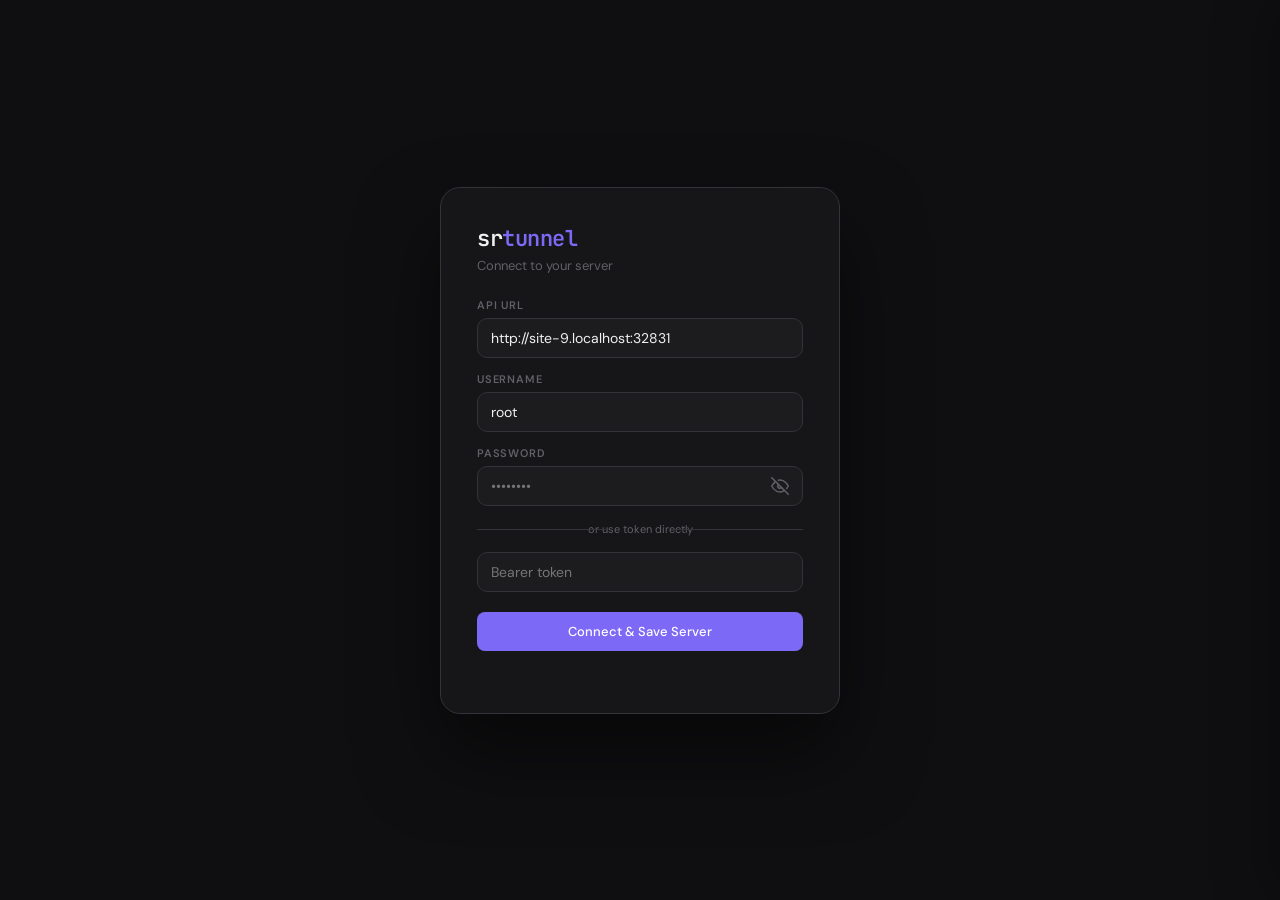
==== commit 034309fb: "remove terminal tab (ttyd backend + dashboard UI)" ====
--- a/static/dashboard/index.html
+++ b/static/dashboard/index.html
@@ -59,7 +59,6 @@
       <button onclick="showPage('users',this)">Users</button>
       <button onclick="showPage('xray',this)">Xray</button>
       <button onclick="showPage('services',this)">Services</button>
-      <button onclick="showPage('terminal',this)">Terminal</button>
       <button onclick="showPage('dns',this)">DNS</button>
       <button onclick="showPage('backup',this)">Backup</button>
       <button onclick="showPage('scope',this)">Scope</button>
@@ -174,22 +173,6 @@
       <div id="servicesList"></div>
     </div>
 
-    <!-- TERMINAL -->
-    <div id="page-terminal" class="page">
-      <div class="section-header">
-        <h3>Terminal</h3>
-        <div class="hdr-actions" style="display:flex;gap:8px;align-items:center;">
-          <select id="terminal-session-select" onchange="switchTerminalSession(this.value)" style="padding:6px 10px;font-size:12px;background:var(--bg3);color:var(--text1);border:1px solid var(--border2);border-radius:8px;max-width:180px;">
-            <option value="dashboard">dashboard</option>
-          </select>
-          <button class="btn-sm" onclick="promptNewTerminalSession()">+ New Session</button>
-          <button class="btn-sm" onclick="refreshTerminalSessions()" title="Refresh sessions">↻</button>
-          <button class="btn-danger" onclick="detachTerminalSession()">Detach</button>
-        </div>
-      </div>
-      <div id="terminal-body" style="height:calc(100vh - 240px);border-radius:12px;overflow:hidden;background:#000"></div>
-    </div>
-
     <!-- DNS -->
     <div id="page-dns" class="page">
       <div class="section-header">
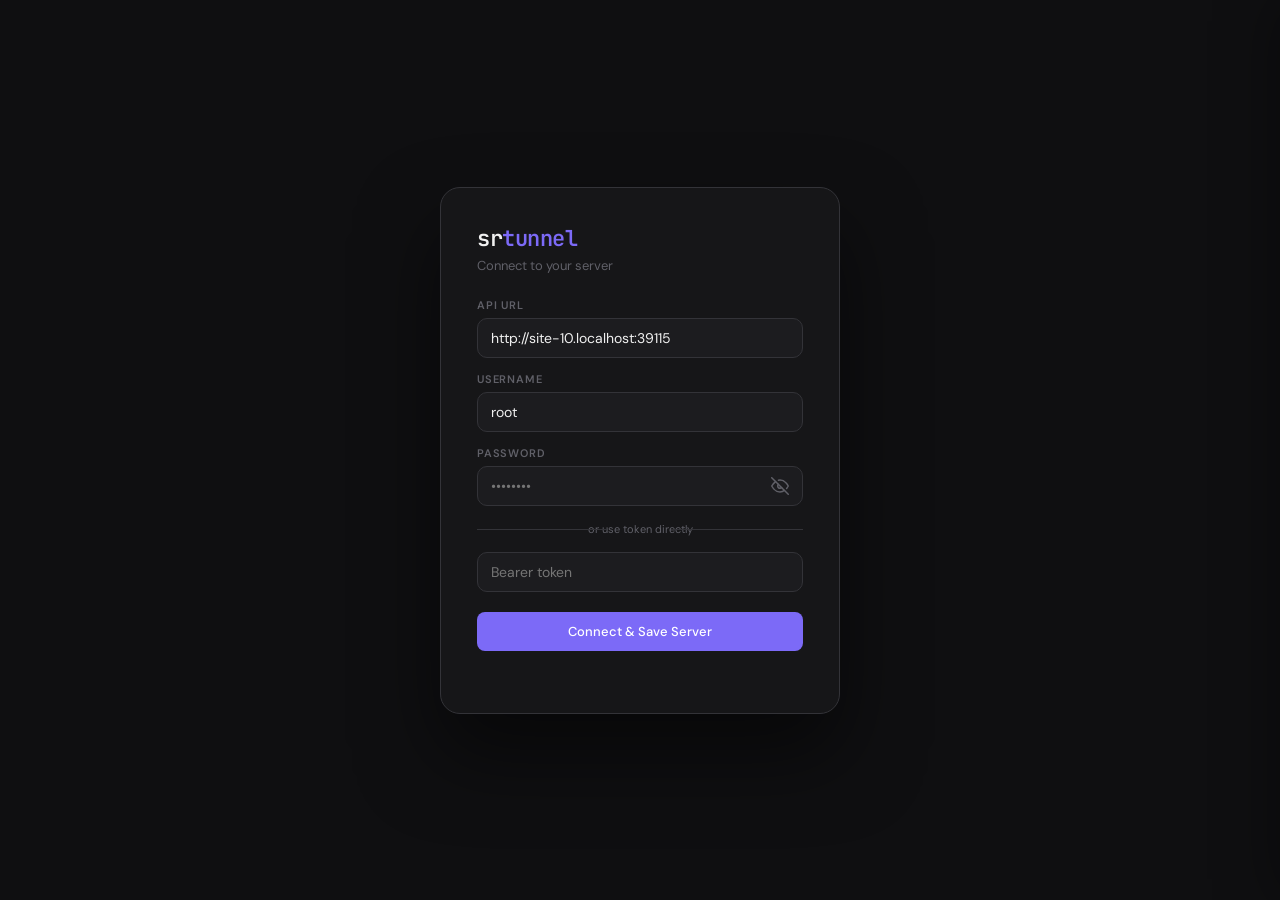
==== commit 207d491a: "ui: services tab defaults to systemd view, fix search filter selector" ====
--- a/static/dashboard/index.html
+++ b/static/dashboard/index.html
@@ -157,13 +157,13 @@
       <div class="section-header">
         <div class="hdr-actions">
           <button id="spawn-all-btn" class="btn-green btn-sm" onclick="spawnServices()">▶ Spawn services</button>
-          <button class="btn-sm" onclick="loadServices()">↺ Refresh</button>
+          <button class="btn-sm" onclick="switchSvcMode(_svcMode)">↺ Refresh</button>
         </div>
       </div>
       <div class="svc-toolbar">
         <div class="svc-mode-toggle" id="svcModeToggle">
-          <button class="svc-mode active" data-mode="tmux" onclick="switchSvcMode('tmux')">tmux</button>
-          <button class="svc-mode" data-mode="systemd" onclick="switchSvcMode('systemd')">systemd</button>
+          <button class="svc-mode active" data-mode="systemd" onclick="switchSvcMode('systemd')">systemd</button>
+          <button class="svc-mode" data-mode="tmux" onclick="switchSvcMode('tmux')">tmux</button>
         </div>
         <div class="svc-search-wrap">
           <input type="text" id="svcSearch" class="svc-search" placeholder="Filter services…" oninput="filterServices()">
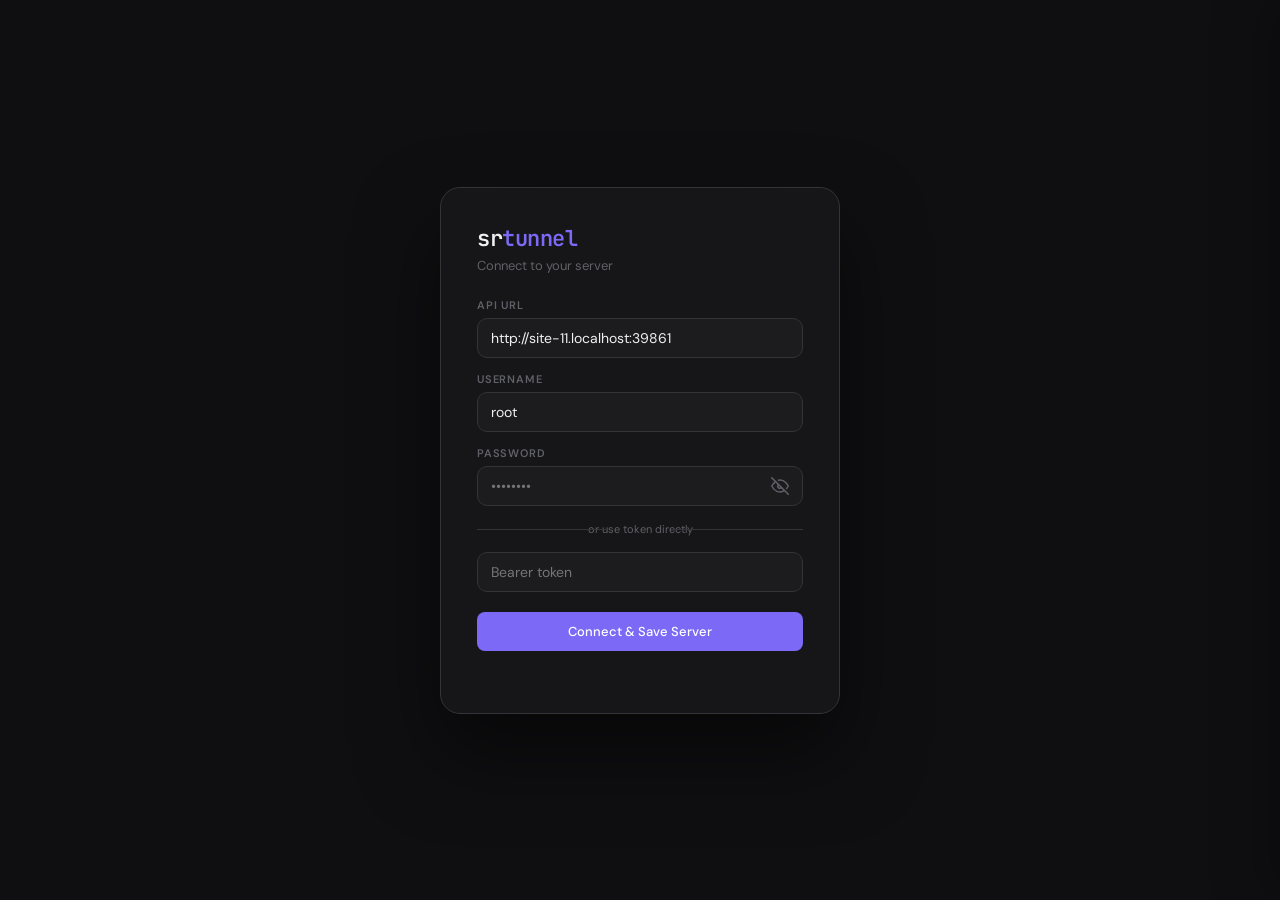
==== commit 4336a8a8: "dashboard: add ports-in-use map (process listening on which port)" ====
--- a/static/dashboard/index.html
+++ b/static/dashboard/index.html
@@ -107,6 +107,16 @@
       </div>
 
       <div class="card">
+        <h4>Ports in use</h4>
+        <div class="table-wrap" style="max-height:320px;overflow:auto">
+          <table>
+            <thead><tr><th>Port</th><th>Proto</th><th>Listen</th><th>PID</th><th>Process</th></tr></thead>
+            <tbody id="portsBody"></tbody>
+          </table>
+        </div>
+      </div>
+
+      <div class="card">
         <div class="speedtest-wrap">
           <div id="st-status" class="speedtest-status">Ready to test</div>
           <div class="speedtest-bar"><div id="st-fill" class="speedtest-fill"></div></div>
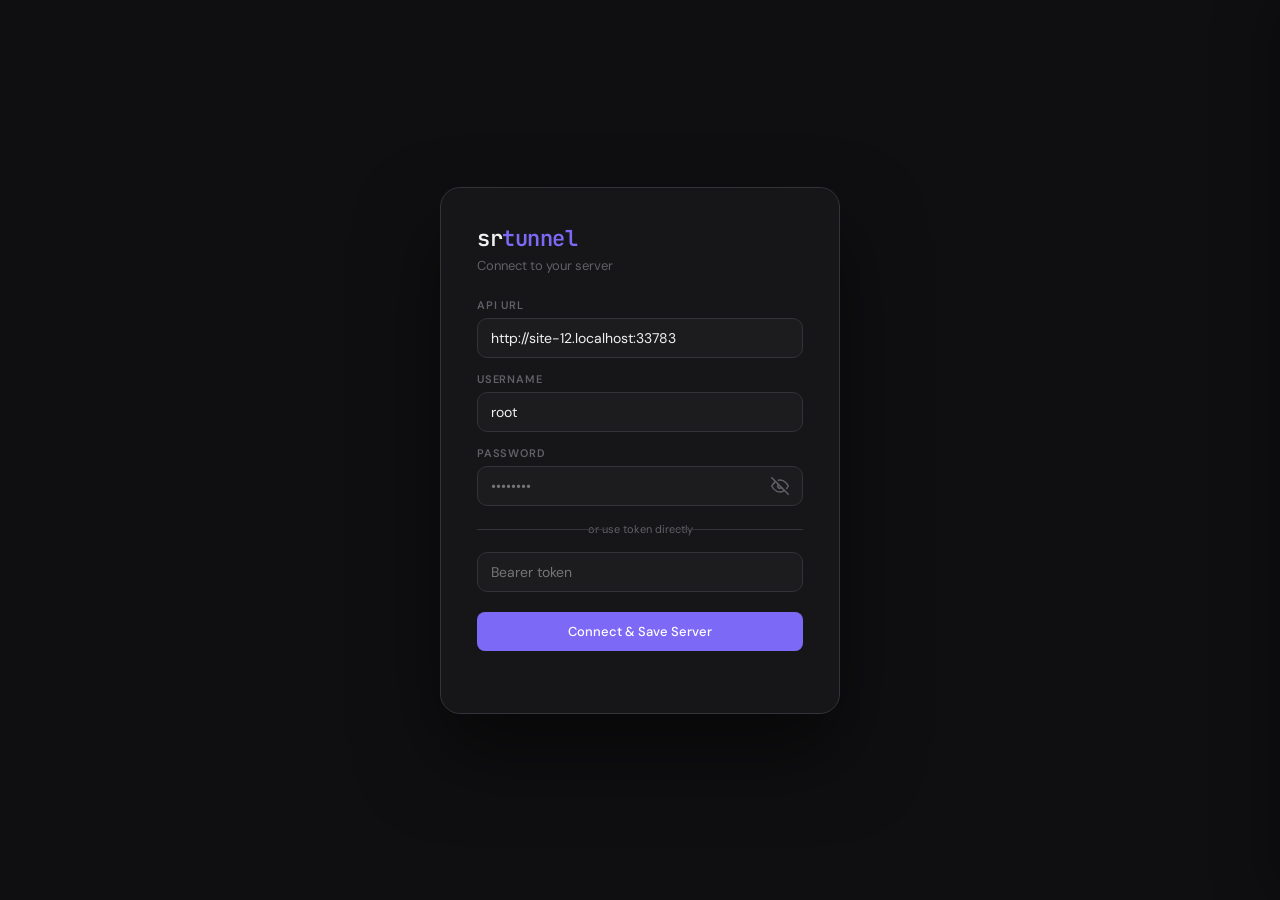
==== commit 0c535803: "srapi: set process name; dashboard: compact 2-col layout, ports search" ====
--- a/static/dashboard/index.html
+++ b/static/dashboard/index.html
@@ -92,37 +92,48 @@
       <div class="metric-grid" id="metrics">
         <div class="metric"><div class="metric-label">Loading…</div></div>
       </div>
-      <div class="card">
-        <h4>Bandwidth</h4>
-        <div style="display:flex;gap:40px">
-          <div>
-            <div class="metric-label">Download</div>
-            <div id="bwDown" class="metric-value" style="font-size:18px;margin-top:6px">—</div>
-          </div>
-          <div>
-            <div class="metric-label">Upload</div>
-            <div id="bwUp" class="metric-value" style="font-size:18px;margin-top:6px">—</div>
-          </div>
-        </div>
-      </div>
-
-      <div class="card">
-        <h4>Ports in use</h4>
-        <div class="table-wrap" style="max-height:320px;overflow:auto">
-          <table>
-            <thead><tr><th>Port</th><th>Proto</th><th>Listen</th><th>PID</th><th>Process</th></tr></thead>
-            <tbody id="portsBody"></tbody>
-          </table>
-        </div>
-      </div>
-
-      <div class="card">
-        <div class="speedtest-wrap">
-          <div id="st-status" class="speedtest-status">Ready to test</div>
-          <div class="speedtest-bar"><div id="st-fill" class="speedtest-fill"></div></div>
-          <div id="st-pct" style="font-family:var(--font-mono);font-size:28px;font-weight:600;color:var(--accent);margin:10px 0">—</div>
-          <button id="st-btn" class="btn" style="padding:10px 30px" onclick="runSpeedtest()">▶ Start Test</button>
-          <div id="st-results" class="speed-results" style="display:none"></div>
+
+      <div class="dash-grid">
+        <div class="card">
+          <div class="port-hdr">
+            <h4>Ports in use</h4>
+            <div class="svc-search-wrap">
+              <input type="text" id="portSearch" class="svc-search" placeholder="Filter ports…" oninput="filterPorts()">
+              <button class="svc-search-x port-search-x" onclick="document.getElementById('portSearch').value='';filterPorts()">×</button>
+            </div>
+          </div>
+          <div class="table-wrap" style="max-height:320px;overflow:auto">
+            <table>
+              <thead><tr><th>Port</th><th>Proto</th><th>Listen</th><th>PID</th><th>Process</th></tr></thead>
+              <tbody id="portsBody"></tbody>
+            </table>
+          </div>
+        </div>
+
+        <div class="dash-side">
+          <div class="card">
+            <h4>Bandwidth</h4>
+            <div style="display:flex;justify-content:space-between;gap:16px">
+              <div>
+                <div class="metric-label">Download</div>
+                <div id="bwDown" class="metric-value" style="font-size:20px;margin-top:6px">—</div>
+              </div>
+              <div>
+                <div class="metric-label">Upload</div>
+                <div id="bwUp" class="metric-value" style="font-size:20px;margin-top:6px">—</div>
+              </div>
+            </div>
+          </div>
+
+          <div class="card">
+            <div class="speedtest-wrap">
+              <div id="st-status" class="speedtest-status">Ready to test</div>
+              <div class="speedtest-bar"><div id="st-fill" class="speedtest-fill"></div></div>
+              <div id="st-pct" style="font-family:var(--font-mono);font-size:26px;font-weight:600;color:var(--accent);margin:10px 0">—</div>
+              <button id="st-btn" class="btn" style="padding:9px 26px;width:100%" onclick="runSpeedtest()">▶ Start Test</button>
+              <div id="st-results" class="speed-results" style="display:none"></div>
+            </div>
+          </div>
         </div>
       </div>
     </div>
--- a/static/dashboard/css/style.css
+++ b/static/dashboard/css/style.css
@@ -133,7 +133,7 @@
 .hdr-actions{display:flex;gap:8px}
 
 /* ── METRICS ── */
-.metric-grid{display:grid;grid-template-columns:repeat(auto-fit,minmax(160px,1fr));gap:12px;margin-bottom:20px}
+.metric-grid{display:grid;grid-template-columns:repeat(auto-fit,minmax(160px,1fr));gap:12px;margin-bottom:14px}
 .metric{
   background:var(--bg3);border-radius:14px;padding:18px;border:1px solid var(--border);
   transition:.2s;position:relative;overflow:hidden
@@ -147,6 +147,13 @@
 
 .card{background:var(--bg3);border-radius:14px;border:1px solid var(--border);padding:18px;margin-bottom:14px}
 .card h4{font-size:14px;font-weight:600;margin-bottom:14px;color:var(--text2)}
+
+/* ── DASHBOARD LAYOUT ── */
+.dash-grid{display:grid;grid-template-columns:minmax(0,1fr) minmax(260px,340px);gap:14px;align-items:start}
+.dash-grid > .card{margin-bottom:0}
+.dash-side{display:grid;gap:14px}
+.port-hdr{display:flex;justify-content:space-between;align-items:center;gap:10px;margin-bottom:12px}
+.port-hdr h4{margin-bottom:0}
 
 /* ── TABLES ── */
 .table-wrap{overflow-x:auto}
@@ -383,6 +390,10 @@
   /* metrics: 2-col grid on phone is fine, drop min-width */
   .metric-grid { grid-template-columns: repeat(2, 1fr); gap: 8px; }
   .metric { padding: 13px 12px; }
+
+  /* dashboard: stack the side column under the port map */
+  .dash-grid { grid-template-columns: 1fr; }
+  .port-hdr h4 { font-size: 13px; }
   .metric-value { font-size: 19px; }
 
   /* tables: tighten cell padding so more fits */
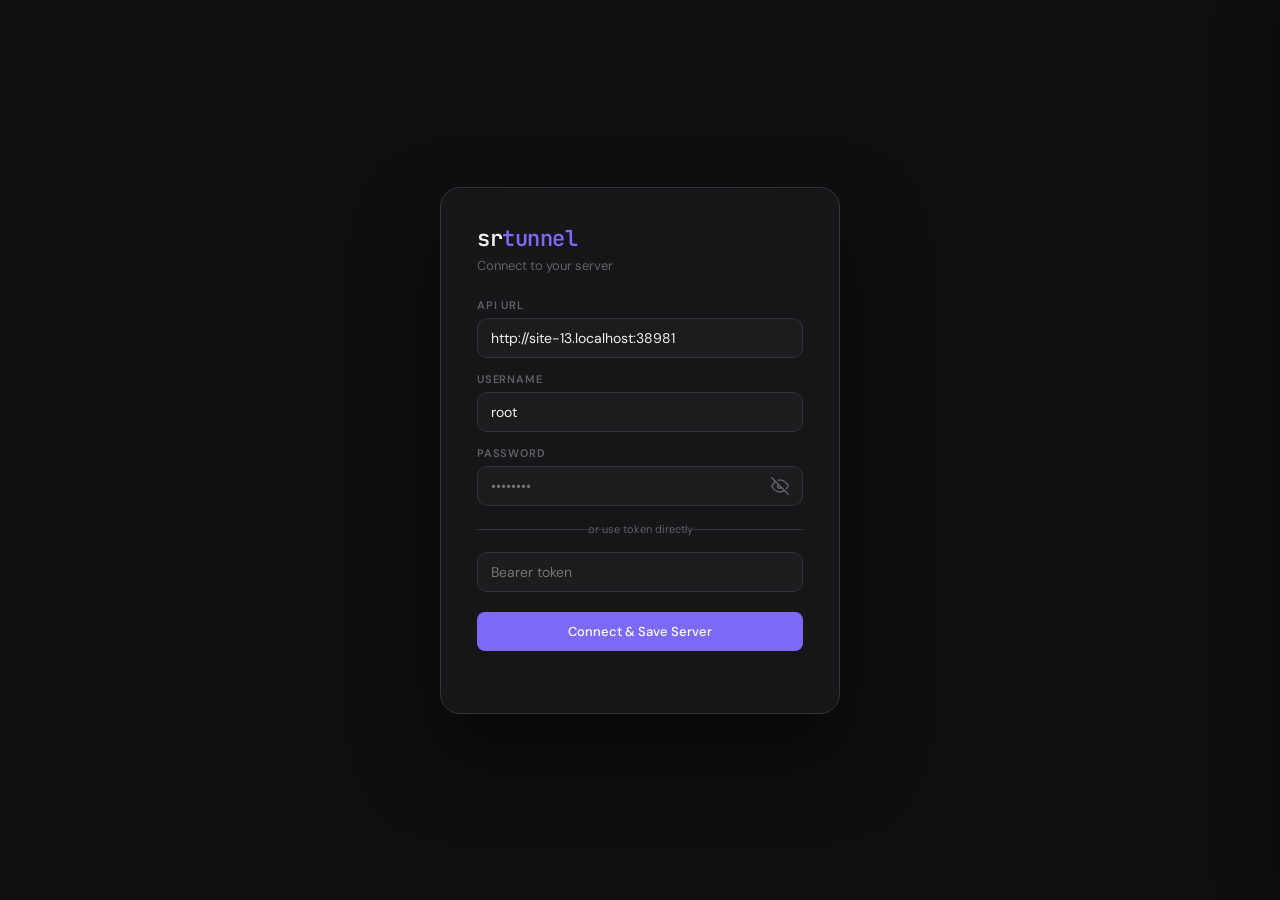
==== commit 113f1117: "ui: rewrite port map as compact process+chip list" ====
--- a/static/dashboard/index.html
+++ b/static/dashboard/index.html
@@ -102,12 +102,7 @@
               <button class="svc-search-x port-search-x" onclick="document.getElementById('portSearch').value='';filterPorts()">×</button>
             </div>
           </div>
-          <div class="table-wrap" style="max-height:320px;overflow:auto">
-            <table>
-              <thead><tr><th>Port</th><th>Proto</th><th>Listen</th><th>PID</th><th>Process</th></tr></thead>
-              <tbody id="portsBody"></tbody>
-            </table>
-          </div>
+          <div class="port-list" id="portsBody" style="max-height:320px"></div>
         </div>
 
         <div class="dash-side">
--- a/static/dashboard/css/style.css
+++ b/static/dashboard/css/style.css
@@ -154,6 +154,18 @@
 .dash-side{display:grid;gap:14px}
 .port-hdr{display:flex;justify-content:space-between;align-items:center;gap:10px;margin-bottom:12px}
 .port-hdr h4{margin-bottom:0}
+
+/* ── PORT MAP ── */
+.port-list{overflow-y:auto}
+.port-item{padding:7px 2px;border-bottom:1px solid var(--border)}
+.port-item:last-child{border-bottom:none}
+.port-line{display:flex;justify-content:space-between;align-items:baseline;gap:8px}
+.port-name{font-weight:600;font-size:12.5px}
+.port-meta{font-family:var(--font-mono);font-size:10.5px;color:var(--text3);white-space:nowrap}
+.port-chips{display:flex;flex-wrap:wrap;gap:5px;margin-top:5px}
+.port-chip{font-family:var(--font-mono);font-size:11px;padding:2px 8px;border-radius:6px;background:rgba(52,199,106,.12);color:var(--green);white-space:nowrap}
+.port-chip.udp{background:rgba(124,106,247,.14);color:var(--accent)}
+.port-empty{text-align:center;color:var(--text3);padding:16px;font-size:12px}
 
 /* ── TABLES ── */
 .table-wrap{overflow-x:auto}
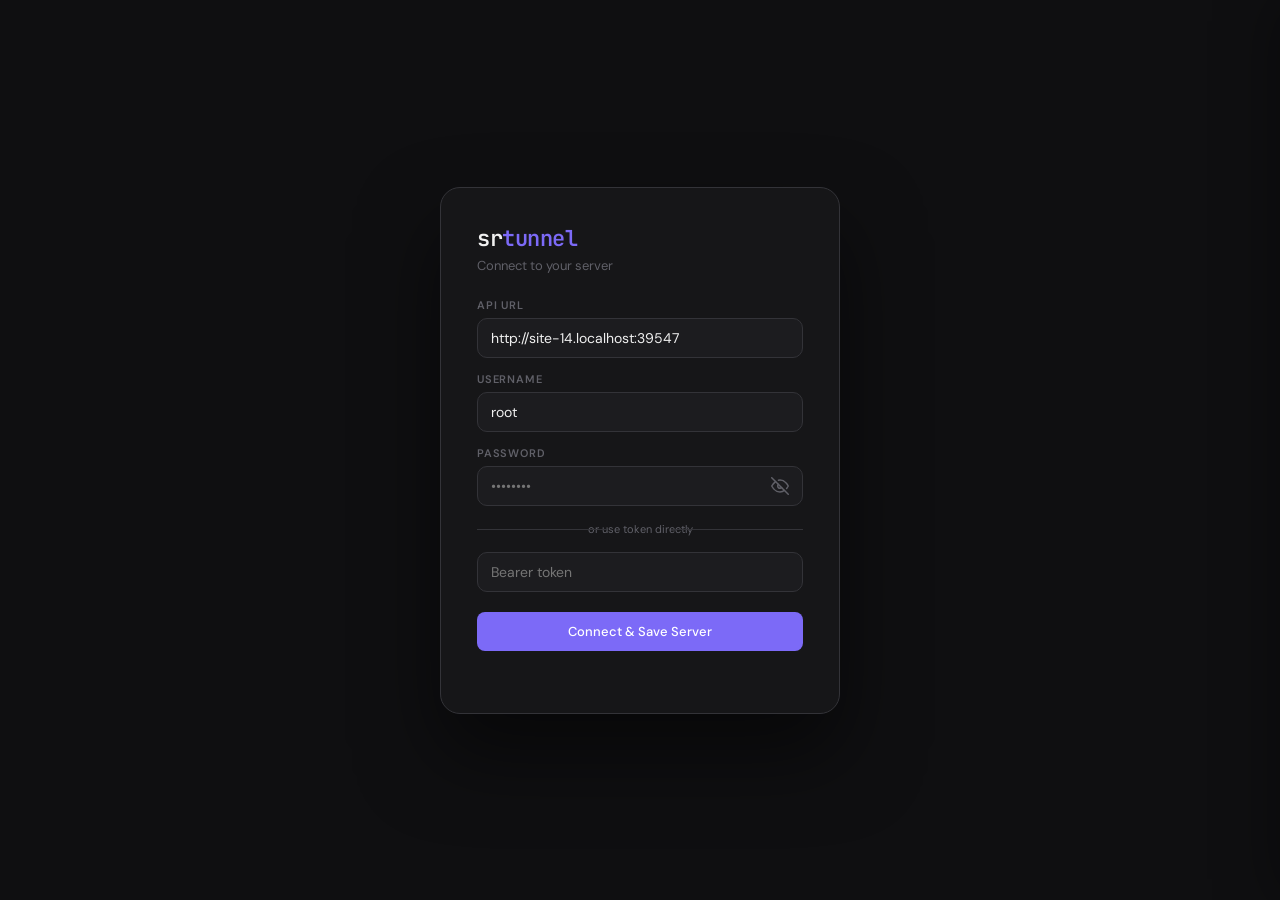
==== commit 4f14a876: "ui: fold bandwidth into connections metric, tighten dashboard spacing on phone" ====
--- a/static/dashboard/index.html
+++ b/static/dashboard/index.html
@@ -102,24 +102,10 @@
               <button class="svc-search-x port-search-x" onclick="document.getElementById('portSearch').value='';filterPorts()">×</button>
             </div>
           </div>
-          <div class="port-list" id="portsBody" style="max-height:320px"></div>
+          <div class="port-list" id="portsBody"></div>
         </div>
 
         <div class="dash-side">
-          <div class="card">
-            <h4>Bandwidth</h4>
-            <div style="display:flex;justify-content:space-between;gap:16px">
-              <div>
-                <div class="metric-label">Download</div>
-                <div id="bwDown" class="metric-value" style="font-size:20px;margin-top:6px">—</div>
-              </div>
-              <div>
-                <div class="metric-label">Upload</div>
-                <div id="bwUp" class="metric-value" style="font-size:20px;margin-top:6px">—</div>
-              </div>
-            </div>
-          </div>
-
           <div class="card">
             <div class="speedtest-wrap">
               <div id="st-status" class="speedtest-status">Ready to test</div>
--- a/static/dashboard/css/style.css
+++ b/static/dashboard/css/style.css
@@ -156,7 +156,7 @@
 .port-hdr h4{margin-bottom:0}
 
 /* ── PORT MAP ── */
-.port-list{overflow-y:auto}
+.port-list{overflow-y:auto;max-height:320px}
 .port-item{padding:7px 2px;border-bottom:1px solid var(--border)}
 .port-item:last-child{border-bottom:none}
 .port-line{display:flex;justify-content:space-between;align-items:baseline;gap:8px}
@@ -399,9 +399,23 @@
   /* content: less padding */
   .content { padding: 14px 12px; border-radius: 14px; }
 
+  /* dashboard: tighten vertical rhythm */
+  .section-header { margin-bottom: 12px; }
+  .card { padding: 12px; margin-bottom: 10px; }
+  .card h4 { margin-bottom: 10px; }
+  .dash-grid { gap: 10px; }
+
   /* metrics: 2-col grid on phone is fine, drop min-width */
-  .metric-grid { grid-template-columns: repeat(2, 1fr); gap: 8px; }
-  .metric { padding: 13px 12px; }
+  .metric-grid { grid-template-columns: repeat(2, 1fr); gap: 8px; margin-bottom: 10px; }
+  .metric { padding: 10px 11px; }
+  .metric .bar-wrap { margin-top: 6px; }
+
+  /* port map: shorter list on phone */
+  .port-list { max-height: 220px; }
+
+  /* speedtest: slimmer on phone */
+  .speedtest-wrap { padding: 6px 0; }
+  .speedtest-bar { margin: 8px 0; }
 
   /* dashboard: stack the side column under the port map */
   .dash-grid { grid-template-columns: 1fr; }
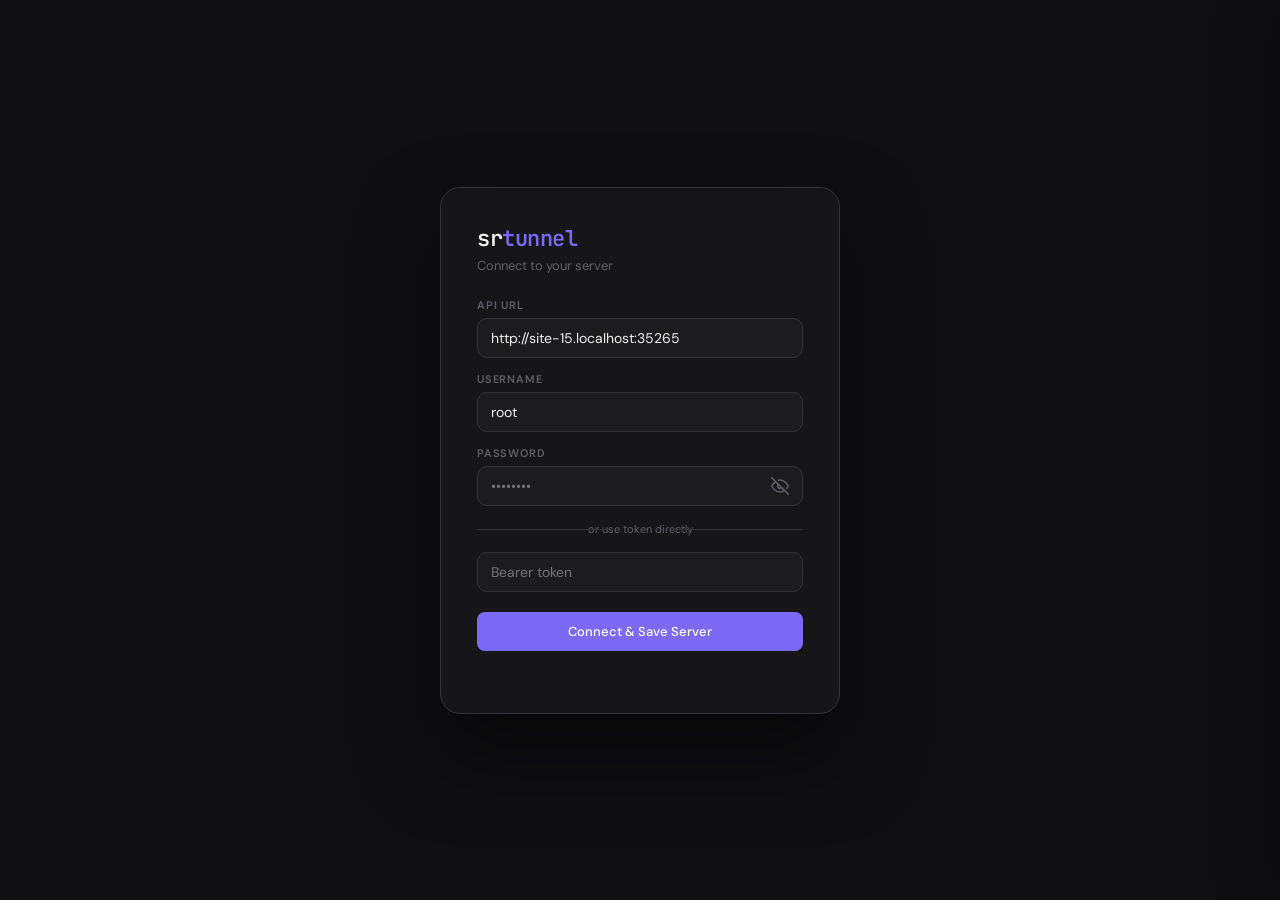
==== commit 2a68398d: "ui: public IP as small click-to-copy strip, drop its metric card" ====
--- a/static/dashboard/index.html
+++ b/static/dashboard/index.html
@@ -92,6 +92,9 @@
       <div class="metric-grid" id="metrics">
         <div class="metric"><div class="metric-label">Loading…</div></div>
       </div>
+      <div class="ip-strip" onclick="copyIp()" title="Click to copy">
+        <code id="m-ip">…</code><span class="copy-hint">⧉</span>
+      </div>
 
       <div class="dash-grid">
         <div class="card">
--- a/static/dashboard/css/style.css
+++ b/static/dashboard/css/style.css
@@ -149,6 +149,9 @@
 .card h4{font-size:14px;font-weight:600;margin-bottom:14px;color:var(--text2)}
 
 /* ── DASHBOARD LAYOUT ── */
+.ip-strip{display:flex;align-items:center;gap:6px;margin:0 0 12px 2px;font-family:var(--font-mono);font-size:12px;color:var(--text2);cursor:pointer;width:fit-content}
+.ip-strip:hover{color:var(--text1)}
+.copy-hint{font-size:11px;color:var(--text3)}
 .dash-grid{display:grid;grid-template-columns:minmax(0,1fr) minmax(260px,340px);gap:14px;align-items:start}
 .dash-grid > .card{margin-bottom:0}
 .dash-side{display:grid;gap:14px}
